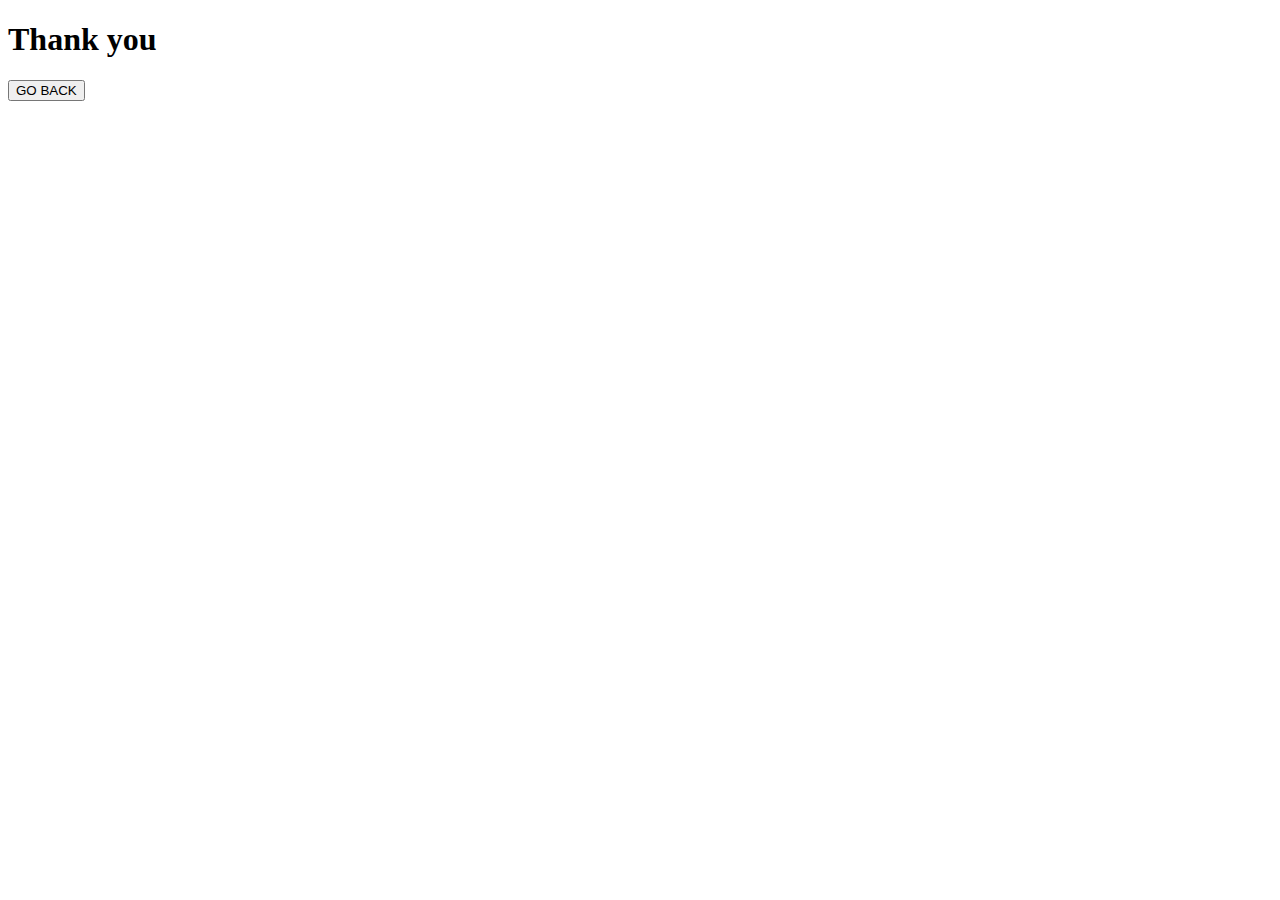
==== confirmation.html @ c9222006 "add js for pageswitch" ====
<!DOCTYPE html>
<html lang="en">
<head>
    <meta charset="UTF-8">
    <meta http-equiv="X-UA-Compatible" content="IE=edge">
    <meta name="viewport" content="width=device-width, initial-scale=1.0">
    <title>Document</title>
</head>
<body>
    <h1>Thank you</h1>
    <button id="myBtn">GO BACK</button>
    <script type="text/javascript" src="appConfirmation.js" ></script>
</body>

</html>
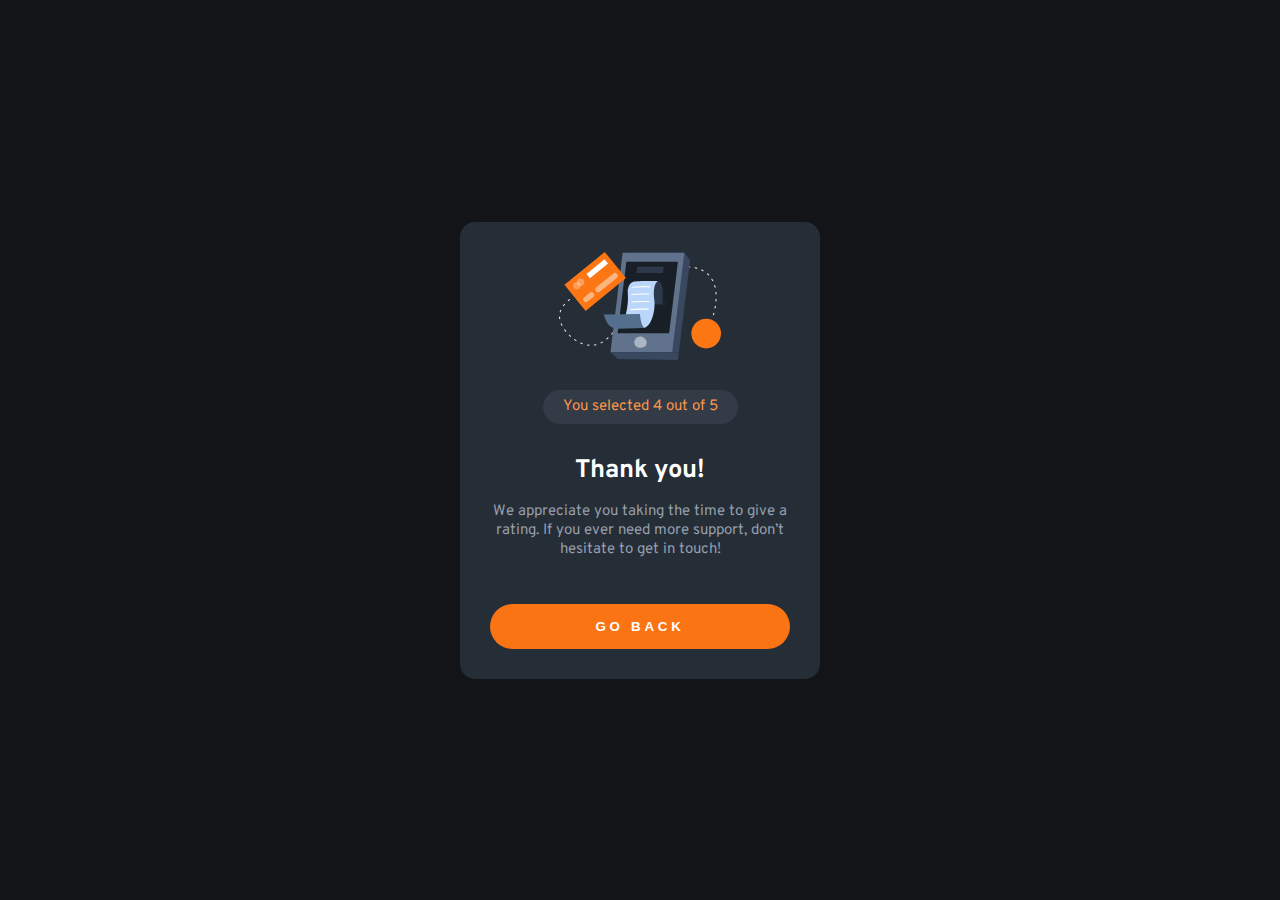
==== commit 8425a2da: "add second layout" ====
--- a/confirmation.html
+++ b/confirmation.html
@@ -1,15 +1,26 @@
 <!DOCTYPE html>
 <html lang="en">
+
 <head>
     <meta charset="UTF-8">
     <meta http-equiv="X-UA-Compatible" content="IE=edge">
     <meta name="viewport" content="width=device-width, initial-scale=1.0">
-    <title>Document</title>
+    <link href="https://fonts.googleapis.com/css2?family=Overpass:wght@400;700&display=swap" rel="stylesheet">
+    <link rel="icon" type="image/png" sizes="32x32" href="./images/favicon-32x32.png">
+    <link rel="stylesheet" href="stylesConfirmation.css">
+    <title>Confirmation</title>
 </head>
+
 <body>
-    <h1>Thank you</h1>
-    <button id="myBtn">GO BACK</button>
-    <script type="text/javascript" src="appConfirmation.js" ></script>
+    <div class="container">
+        <img src="./images/illustration-thank-you.svg" alt="receipt" class="receipt">
+        <div class="selected">You selected 4 out of 5</div>
+        <h1>Thank you!</h1>
+        <p>We appreciate you taking the time to give a rating. If you ever need more support,
+            don’t hesitate to get in touch!</p>
+        <button id="myBtn">GO BACK</button>
+    </div>
+    <script type="text/javascript" src="appConfirmation.js"></script>
 </body>
 
 </html>--- a/stylesConfirmation.css
+++ b/stylesConfirmation.css
@@ -0,0 +1,81 @@
+html {
+    font-size: 15px;
+}
+
+body {
+    height: 100vh;
+    margin: 0;
+    padding: 0;
+    background-color: hsl(216, 12%, 8%);
+    color: white;
+    font-family: 'Overpass', sans-serif;
+    display: flex;
+    justify-content: center;
+    align-items: center;
+}
+
+.container {
+    background-color: hsl(213, 19%, 18%);
+    width: 80%;
+    max-width: 300px;
+    padding: 2rem;
+    border-radius: 1rem;
+    display: flex;
+    justify-content: center;
+    align-items: center;
+    flex-direction: column;
+}
+
+.selected {
+    display: flex;
+    justify-content: center;
+    font-weight: 400;
+    background-color: hsla(216, 12%, 54%, 0.162);
+    color: hsl(25, 95%, 64%);
+    padding: .5rem;
+    border-radius: 2rem;
+    width: 60%;
+    margin: 2rem 0;
+}
+
+h1 {
+    margin: 0;
+    font-size: 1.7rem;
+}
+
+p {
+    font-size: 1rem;
+    font-weight: 400;
+    color: hsl(217, 12%, 63%);
+    margin-bottom: 1.5rem;
+    text-align: center;
+}
+
+button {
+    background-color: hsl(25, 97%, 53%);
+    color: white;
+    width: 100%;
+    height: 3rem;
+    border-radius: 2rem;
+    border: none;
+    margin-top: 1.5rem;
+    font-weight: 700;
+    letter-spacing: .25rem;
+    user-select: none;
+    
+}
+
+button:hover {
+    background-color: white;
+    color: hsl(25, 97%, 53%);
+    cursor: pointer;
+    box-shadow: 0 6px hsl(25, 97%, 53%);
+}
+
+
+button:active {
+background-color: white;
+box-shadow: 0 2px white;
+color: hsl(25, 97%, 53%);
+transform: translateY(2px);
+}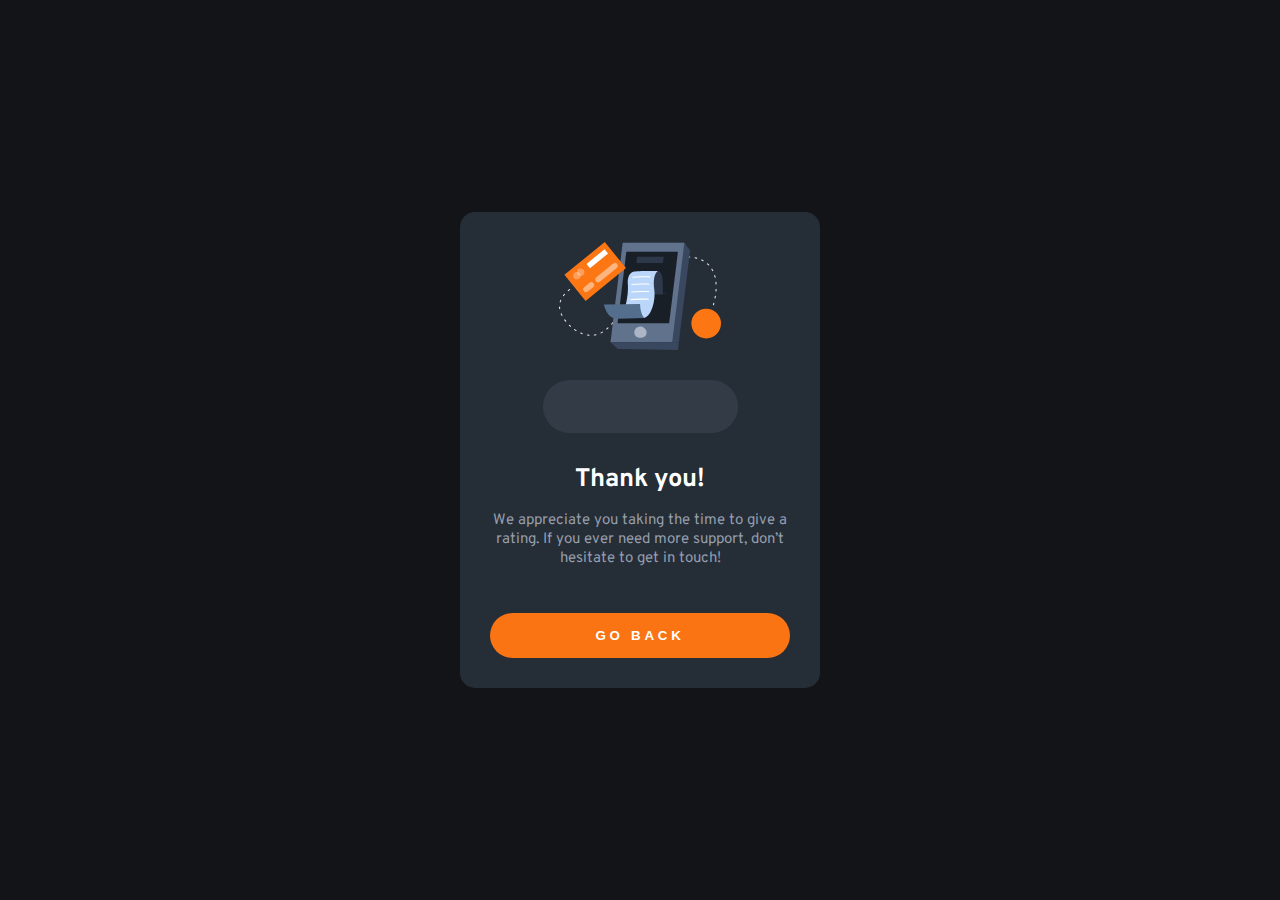
==== commit 718d1e96: "add localstorage, but cant show the value as paragraph on 2nd page" ====
--- a/confirmation.html
+++ b/confirmation.html
@@ -14,13 +14,19 @@
 <body>
     <div class="container">
         <img src="./images/illustration-thank-you.svg" alt="receipt" class="receipt">
-        <div class="selected">You selected 4 out of 5</div>
+        <div class="selected">
+            <p class="ratingPara"></p>
+        </div>
         <h1>Thank you!</h1>
         <p>We appreciate you taking the time to give a rating. If you ever need more support,
             don’t hesitate to get in touch!</p>
-        <button id="myBtn">GO BACK</button>
+        <button id="myBtn2" onClick="parent.location='index.html'">GO BACK</button>
     </div>
-    <script type="text/javascript" src="appConfirmation.js"></script>
+    <script>;
+        let starRating = localStorage.getItem('rating');
+        let feedback = `You selected ${starRating} out of 5.`;
+        console.log(feedback);
+    </script>
 </body>
 
 </html>--- a/stylesConfirmation.css
+++ b/stylesConfirmation.css
@@ -78,4 +78,8 @@
 box-shadow: 0 2px white;
 color: hsl(25, 97%, 53%);
 transform: translateY(2px);
+}
+
+.ratingP {
+    color: red;
 }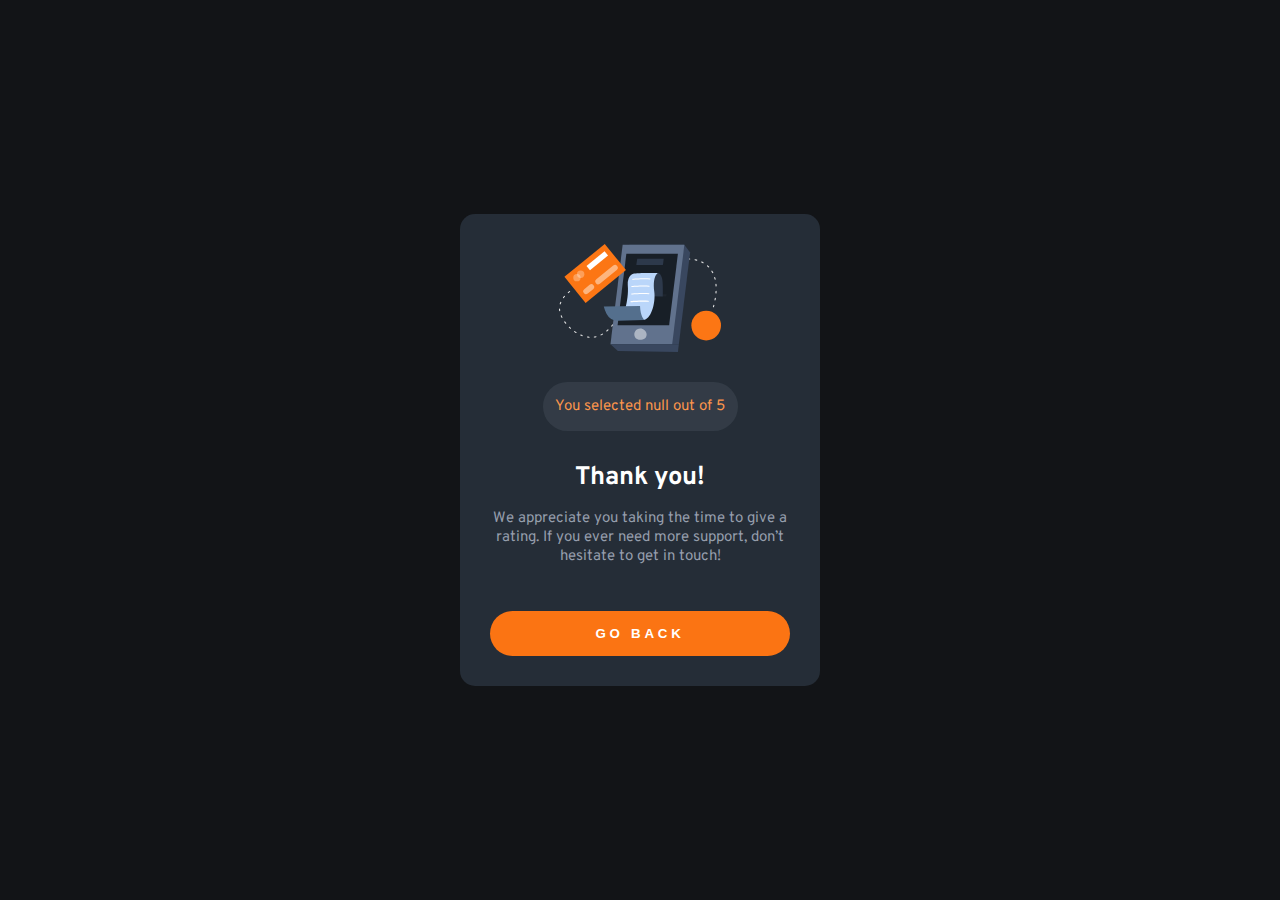
==== commit 373ab61c: "finish js to transfer value to second page" ====
--- a/confirmation.html
+++ b/confirmation.html
@@ -15,7 +15,7 @@
     <div class="container">
         <img src="./images/illustration-thank-you.svg" alt="receipt" class="receipt">
         <div class="selected">
-            <p class="ratingPara"></p>
+            <span id="ratingPara"></span>
         </div>
         <h1>Thank you!</h1>
         <p>We appreciate you taking the time to give a rating. If you ever need more support,
@@ -24,8 +24,9 @@
     </div>
     <script>;
         let starRating = localStorage.getItem('rating');
-        let feedback = `You selected ${starRating} out of 5.`;
-        console.log(feedback);
+        let feedback = `You selected ${starRating} out of 5`;
+
+        document.getElementById('ratingPara').textContent = feedback;
     </script>
 </body>
 
--- a/stylesConfirmation.css
+++ b/stylesConfirmation.css
@@ -29,10 +29,11 @@
 .selected {
     display: flex;
     justify-content: center;
+    align-items: center;
     font-weight: 400;
     background-color: hsla(216, 12%, 54%, 0.162);
     color: hsl(25, 95%, 64%);
-    padding: .5rem;
+    padding: 1rem .5rem;
     border-radius: 2rem;
     width: 60%;
     margin: 2rem 0;
@@ -79,7 +80,3 @@
 color: hsl(25, 97%, 53%);
 transform: translateY(2px);
 }
-
-.ratingP {
-    color: red;
-}